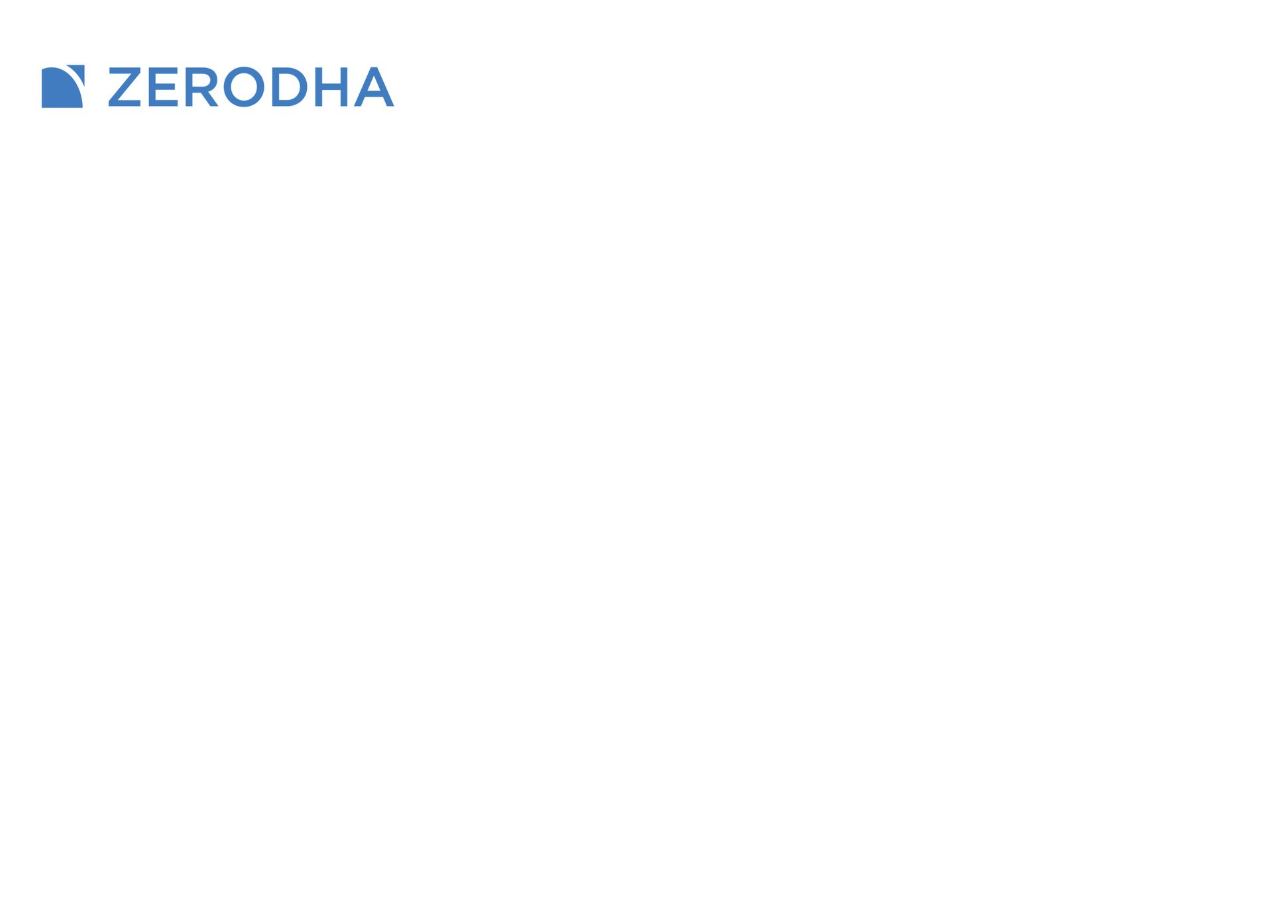
==== index.html @ 1d2479c8 "Initial Commit" ====
<!doctype html>
<html lang="en">
  <head>
    <meta charset="UTF-8" />
    <meta name="viewport" content="width=device-width, initial-scale=1.0" />
    <title>Document</title>
  </head>
  <body>
    <div class="header">
      <div class="header-left">
        <img src="logo.png" alt="zerodha logo" >
      </div>
      <div class="header-right">
        <a href="Sign Up"></a>
        <a href="About"></a>
        <a href="Product"></a>
        <a href="Pricing"></a>
        <a href="Contact"></a>
      </div>
    </div>
  </body>
</html>
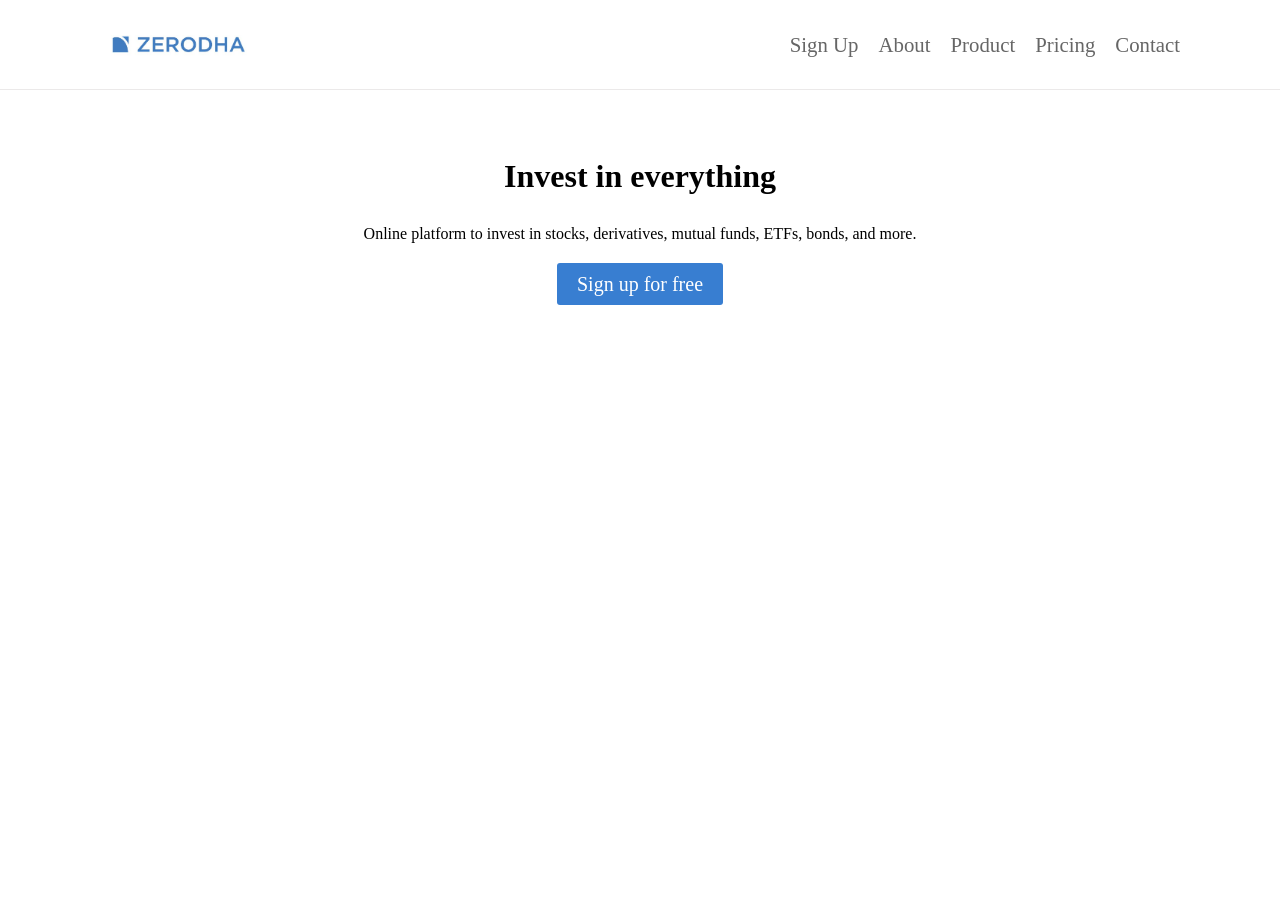
==== commit 9864980a: "hero section" ====
--- a/index.html
+++ b/index.html
@@ -4,19 +4,30 @@
     <meta charset="UTF-8" />
     <meta name="viewport" content="width=device-width, initial-scale=1.0" />
     <title>Document</title>
+    <link rel="stylesheet" href="style.css" />
   </head>
   <body>
     <div class="header">
       <div class="header-left">
-        <img src="logo.png" alt="zerodha logo" >
+        <img src="logo.png" alt="zerodha logo" />
       </div>
       <div class="header-right">
-        <a href="Sign Up"></a>
-        <a href="About"></a>
-        <a href="Product"></a>
-        <a href="Pricing"></a>
-        <a href="Contact"></a>
+        <a href="Sign Up">Sign Up</a>
+        <a href="About">About</a>
+        <a href="Product">Product</a>
+        <a href="Pricing">Pricing</a>
+        <a href="Contact">Contact</a>
       </div>
+  </div>
+      <div class="hero-section">
+        <img src="https://zerodha.com/static/images/landing.svg" alt="" />
+        <h1>Invest in everything</h1>
+        <p>
+          Online platform to invest in stocks, derivatives, mutual funds, ETFs,
+          bonds, and more.
+        </p>
+        <a href="">Sign up for free</a>
+    
     </div>
   </body>
 </html>
--- a/style.css
+++ b/style.css
@@ -0,0 +1,49 @@
+*{
+    padding: 0;
+    margin: 0;
+    box-sizing: border-box;
+}
+.header{
+display: flex;
+justify-content: space-between;
+padding: 0 100px;
+align-items: center;
+height: 90px;
+border-bottom: #ebe9e9 1px solid;
+}
+.header img{
+    width: 160px;
+}
+.header-right{
+    display: flex;
+    gap: 20px;
+}
+.header-right a{
+    text-decoration: none;
+     color: #666;
+    font-size: 1.3rem;
+    
+}
+.hero-section{
+    text-align: center;
+    margin-top: 50px;
+}
+.hero-section img{
+    width: 900px;
+}
+.hero-section h1{
+    margin-bottom: 30px;
+
+}
+.hero-section p{
+    margin-bottom: 30px;
+}
+.hero-section a{
+    background-color: #387ed1;
+    color: #fff;
+    padding:10px 20px;
+    border: 1px solid (0,0,0,0);
+    border-radius: 3px;
+    font-size: 20px;
+    text-decoration: none;
+}
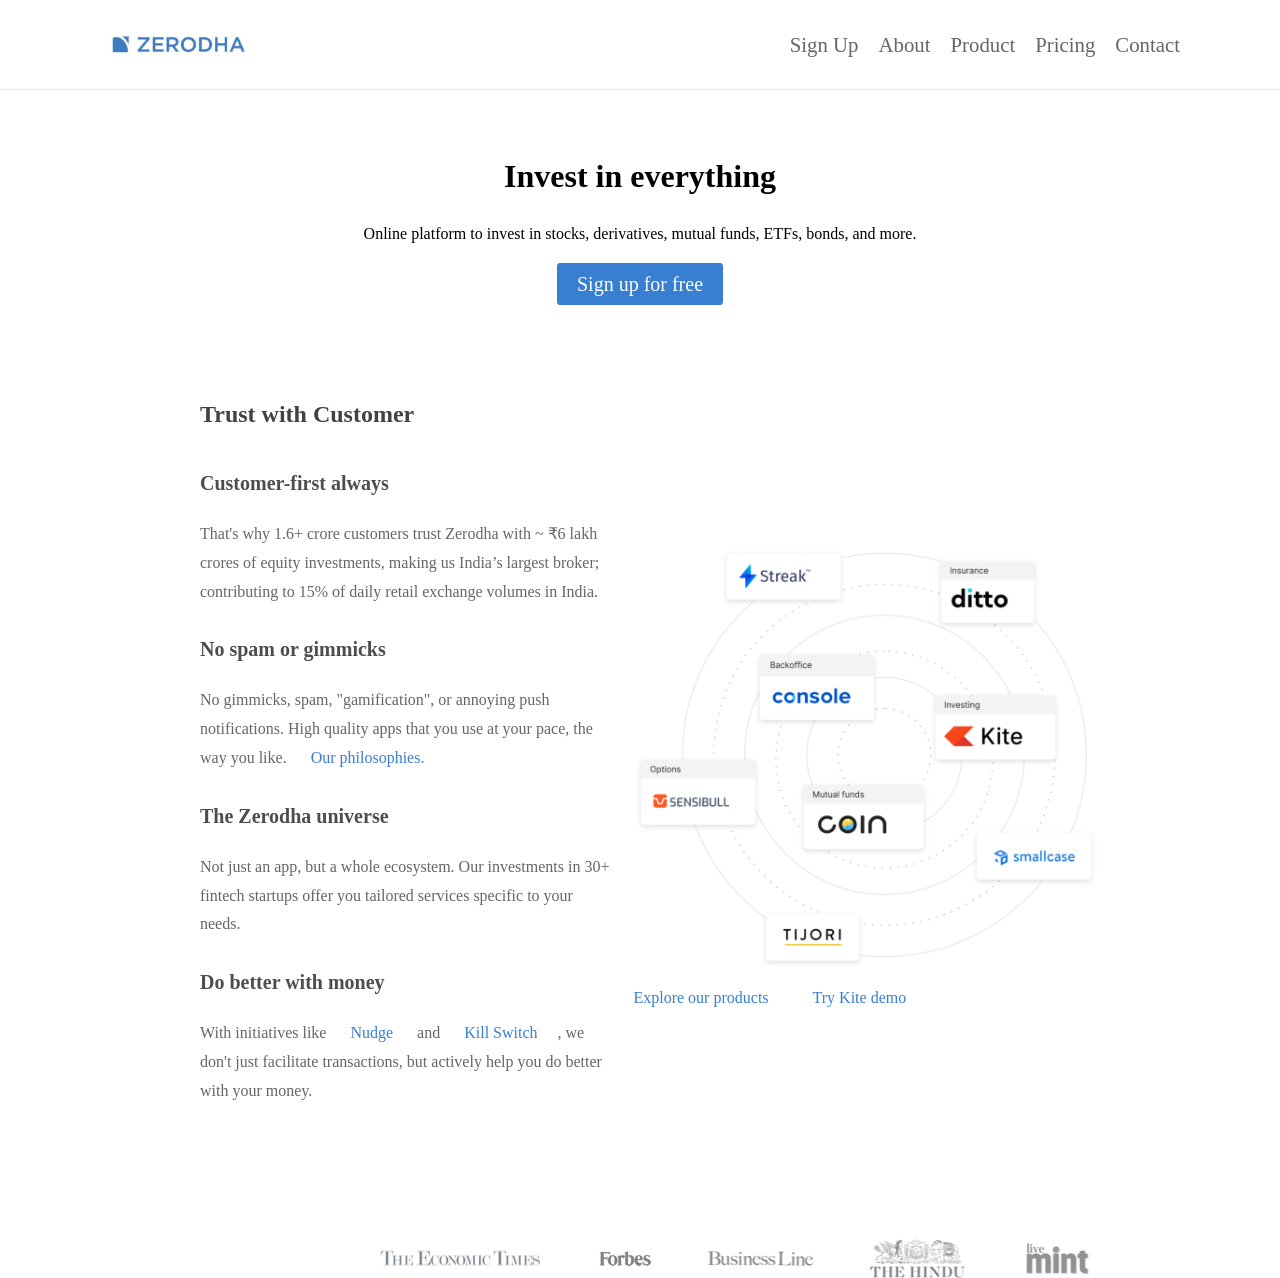
==== commit 4dde2ca5: "Trust Section and Middle Secton" ====
--- a/index.html
+++ b/index.html
@@ -7,6 +7,7 @@
     <link rel="stylesheet" href="style.css" />
   </head>
   <body>
+    <!-- Header Section Started -->
     <div class="header">
       <div class="header-left">
         <img src="logo.png" alt="zerodha logo" />
@@ -19,6 +20,8 @@
         <a href="Contact">Contact</a>
       </div>
   </div>
+    <!-- Header Section Ended -->
+     <!-- hero-section strated -->
       <div class="hero-section">
         <img src="https://zerodha.com/static/images/landing.svg" alt="" />
         <h1>Invest in everything</h1>
@@ -29,5 +32,31 @@
         <a href="">Sign up for free</a>
     
     </div>
+    <!-- hero-section ended -->
+    <!-- trust-section started -->
+    <div class="trust-sec">
+      <div class="trust-left">
+        <h2> Trust with Customer</h2>
+       <h3>Customer-first always</h3>
+       <p>That's why 1.6+ crore customers trust Zerodha with ~ ₹6 lakh crores of equity investments, making us India’s largest broker; contributing to 15% of daily retail exchange volumes in India.</p>
+       <h3>No spam or gimmicks</h3>
+       <p>No gimmicks, spam, "gamification", or annoying push notifications. High quality apps that you use at your pace, the way you like. <a href="">Our philosophies.</a></p>
+      <h3>The Zerodha universe</h3>
+      <p>Not just an app, but a whole ecosystem. Our investments in 30+ fintech startups offer you tailored services specific to your needs.</p>
+      <h3>Do better with money</h3>
+      <p>With initiatives like <a href="">Nudge</a> and <a href="">Kill Switch</a>, we don't just facilitate transactions, but actively help you do better with your money.</p>
+      </div>
+      <div class="trust-right">
+       <a href=""> <img src="ecosystem.png" alt="Zerodha ecosystem" /></a>
+       <a href="">Explore our products</a>
+       <a href="">Try Kite demo </a>
+      </div>
+    </div>
+    <!-- trust-section ended -->
+    <!-- middle-section started -->
+    <div class="middle-sec">
+<a href=""><img src="compnayimg.png" alt=""></a>
+    </div>
+    <!-- middle-section ended -->
   </body>
 </html>
--- a/style.css
+++ b/style.css
@@ -47,3 +47,52 @@
     font-size: 20px;
     text-decoration: none;
 }
+.trust-sec{
+   margin-top: 100px;
+    display: flex;
+    padding: 0 200px;
+align-items: center;
+   
+}
+.trust-right img{
+       max-width: 100%;
+    width: auto;
+}
+.trust-left h2{
+     color: #424242;
+   padding-bottom: 40px;
+   font-size: 1.5rem;
+    line-height: 1.5;
+}
+.trust-left h3{
+    color: #4e4d4d;
+    padding-bottom: 20px;
+     margin-bottom: 0;
+    font-size: 1.25rem;
+   
+}
+.trust-left p{
+    margin-top: 5px;
+    margin-bottom: 32px;
+    color: #666;
+    font-size: 1rem;
+    line-height: 1.8
+}
+.trust-left a{
+   
+    color: #387ed1;
+    padding:10px 20px;
+    text-decoration: none;
+}
+.trust-right a{
+    color: #387ed1;
+    padding:10px 20px;
+    text-decoration: none;
+}
+.middle-sec a{
+    margin-top: 100px;
+    display: flex;
+    padding: 0 380px;
+align-items: center;
+max-width: 100%;
+}
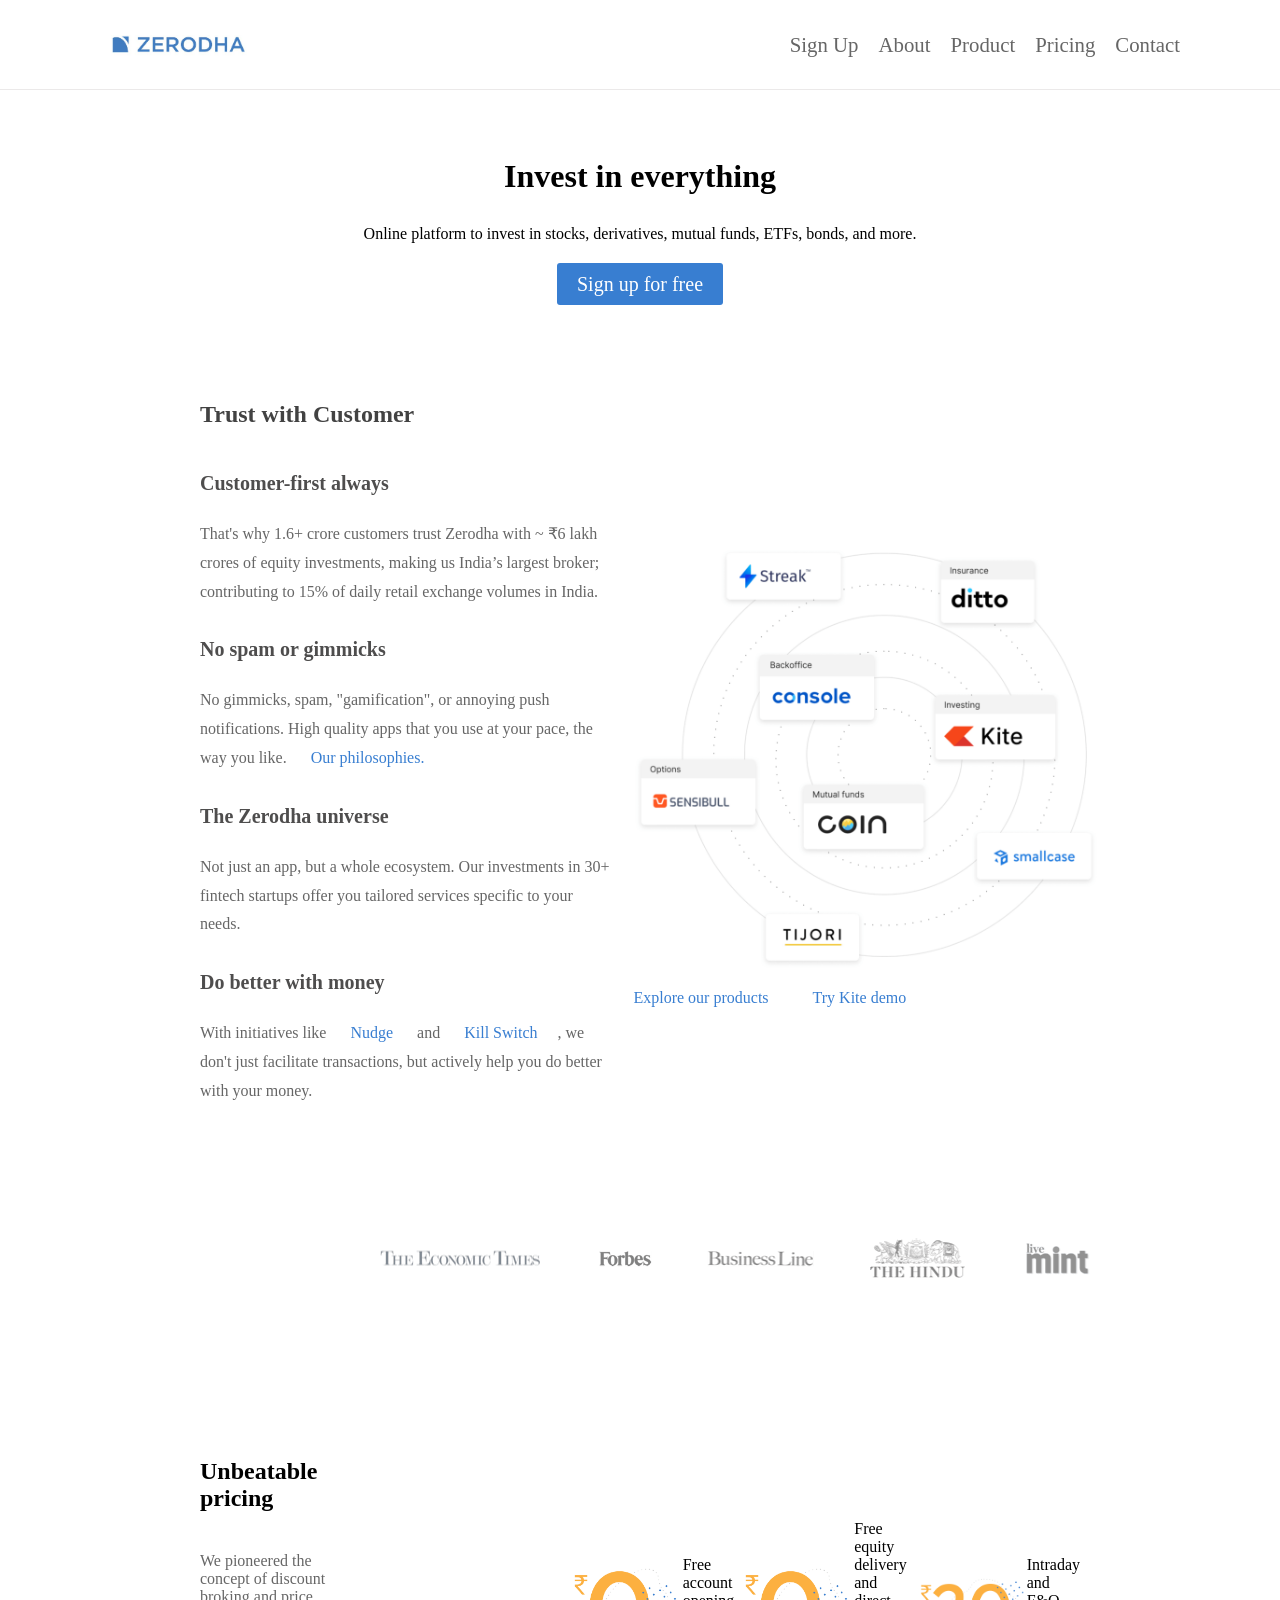
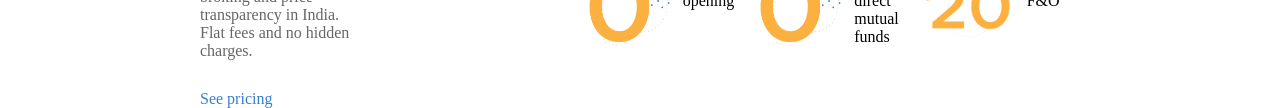
==== commit f1396c30: "pricing section" ====
--- a/index.html
+++ b/index.html
@@ -58,5 +58,28 @@
 <a href=""><img src="compnayimg.png" alt=""></a>
     </div>
     <!-- middle-section ended -->
+     <!-- pricing section started -->
+     <div class="pricing">
+      <div class="pricing-left">
+        <h2>
+          Unbeatable pricing
+        </h2>
+        <p>We pioneered the concept of discount broking and price transparency in India. Flat fees and no hidden charges.</p>
+        <a href="">See pricing </a>
+      </div>
+      <div class="pricing-right">
+        <img src="zero.png" alt="Zero " />
+        <p>Free account
+opening</p>
+        <img src="zero.png" alt="">
+        <p> Free equity delivery
+and direct mutual funds</p>
+        <img src="twenty.png" alt="">
+        <p> Intraday and
+F&O</p>
+      </div>
+     </div>
+      <!-- pricing section ended -->
+       
   </body>
 </html>
--- a/style.css
+++ b/style.css
@@ -1,98 +1,127 @@
-*{
-    padding: 0;
-    margin: 0;
-    box-sizing: border-box;
+* {
+  padding: 0;
+  margin: 0;
+  box-sizing: border-box;
 }
-.header{
-display: flex;
-justify-content: space-between;
-padding: 0 100px;
-align-items: center;
-height: 90px;
-border-bottom: #ebe9e9 1px solid;
+.header {
+  display: flex;
+  justify-content: space-between;
+  padding: 0 100px;
+  align-items: center;
+  height: 90px;
+  border-bottom: #ebe9e9 1px solid;
 }
-.header img{
-    width: 160px;
+.header img {
+  width: 160px;
 }
-.header-right{
-    display: flex;
-    gap: 20px;
+.header-right {
+  display: flex;
+  gap: 20px;
 }
-.header-right a{
-    text-decoration: none;
-     color: #666;
-    font-size: 1.3rem;
-    
+.header-right a {
+  text-decoration: none;
+  color: #666;
+  font-size: 1.3rem;
 }
-.hero-section{
-    text-align: center;
-    margin-top: 50px;
+.hero-section {
+  text-align: center;
+  margin-top: 50px;
 }
-.hero-section img{
-    width: 900px;
+.hero-section img {
+  width: 900px;
 }
-.hero-section h1{
-    margin-bottom: 30px;
+.hero-section h1 {
+  margin-bottom: 30px;
+}
+.hero-section p {
+  margin-bottom: 30px;
+}
+.hero-section a {
+  background-color: #387ed1;
+  color: #fff;
+  padding: 10px 20px;
+  border: 1px solid (0, 0, 0, 0);
+  border-radius: 3px;
+  font-size: 20px;
+  text-decoration: none;
+}
+.trust-sec {
+  margin-top: 100px;
+  display: flex;
+  padding: 0 200px;
+  align-items: center;
+}
+.trust-right img {
+  max-width: 100%;
+  width: auto;
+}
+.trust-left h2 {
+  color: #424242;
+  padding-bottom: 40px;
+  font-size: 1.5rem;
+  line-height: 1.5;
+}
+.trust-left h3 {
+  color: #4e4d4d;
+  padding-bottom: 20px;
+  margin-bottom: 0;
+  font-size: 1.25rem;
+}
+.trust-left p {
+  margin-top: 5px;
+  margin-bottom: 32px;
+  color: #666;
+  font-size: 1rem;
+  line-height: 1.8;
+}
+.trust-left a {
+  color: #387ed1;
+  padding: 10px 20px;
+  text-decoration: none;
+}
+.trust-right a {
+  color: #387ed1;
+  padding: 10px 20px;
+  text-decoration: none;
+}
+.middle-sec a {
+  margin-top: 100px;
+  display: flex;
+  padding: 0 380px;
+  align-items: center;
+  max-width: 100%;
+}
+.pricing {
+  margin-top: 100px;
+  display: flex;
+  padding: 0 100px;
+}
+.pricing-left h2 {
+  margin-top: 80px;
+  margin-bottom: 40px;
+  display: flex;
+  padding: 0 100px;
+}
+.pricing-left p {
+  color: #666;
+  padding: 0 100px;
 
+  margin-bottom: 30px;
 }
-.hero-section p{
-    margin-bottom: 30px;
+.pricing-left a {
+  color: #387ed1;
+  padding: 0 100px;
+
+  text-decoration: none;
 }
-.hero-section a{
-    background-color: #387ed1;
-    color: #fff;
-    padding:10px 20px;
-    border: 1px solid (0,0,0,0);
-    border-radius: 3px;
-    font-size: 20px;
-    text-decoration: none;
+.pricing-right {
+  margin-top: 80px;
+  display: flex;
+  padding: 0 100px;
+  align-items: center;
 }
-.trust-sec{
-   margin-top: 100px;
-    display: flex;
-    padding: 0 200px;
-align-items: center;
-   
+.pricing-right img {
+  width: 120px;
+  position: relative;
+  top: 22px;
 }
-.trust-right img{
-       max-width: 100%;
-    width: auto;
-}
-.trust-left h2{
-     color: #424242;
-   padding-bottom: 40px;
-   font-size: 1.5rem;
-    line-height: 1.5;
-}
-.trust-left h3{
-    color: #4e4d4d;
-    padding-bottom: 20px;
-     margin-bottom: 0;
-    font-size: 1.25rem;
-   
-}
-.trust-left p{
-    margin-top: 5px;
-    margin-bottom: 32px;
-    color: #666;
-    font-size: 1rem;
-    line-height: 1.8
-}
-.trust-left a{
-   
-    color: #387ed1;
-    padding:10px 20px;
-    text-decoration: none;
-}
-.trust-right a{
-    color: #387ed1;
-    padding:10px 20px;
-    text-decoration: none;
-}
-.middle-sec a{
-    margin-top: 100px;
-    display: flex;
-    padding: 0 380px;
-align-items: center;
-max-width: 100%;
-}
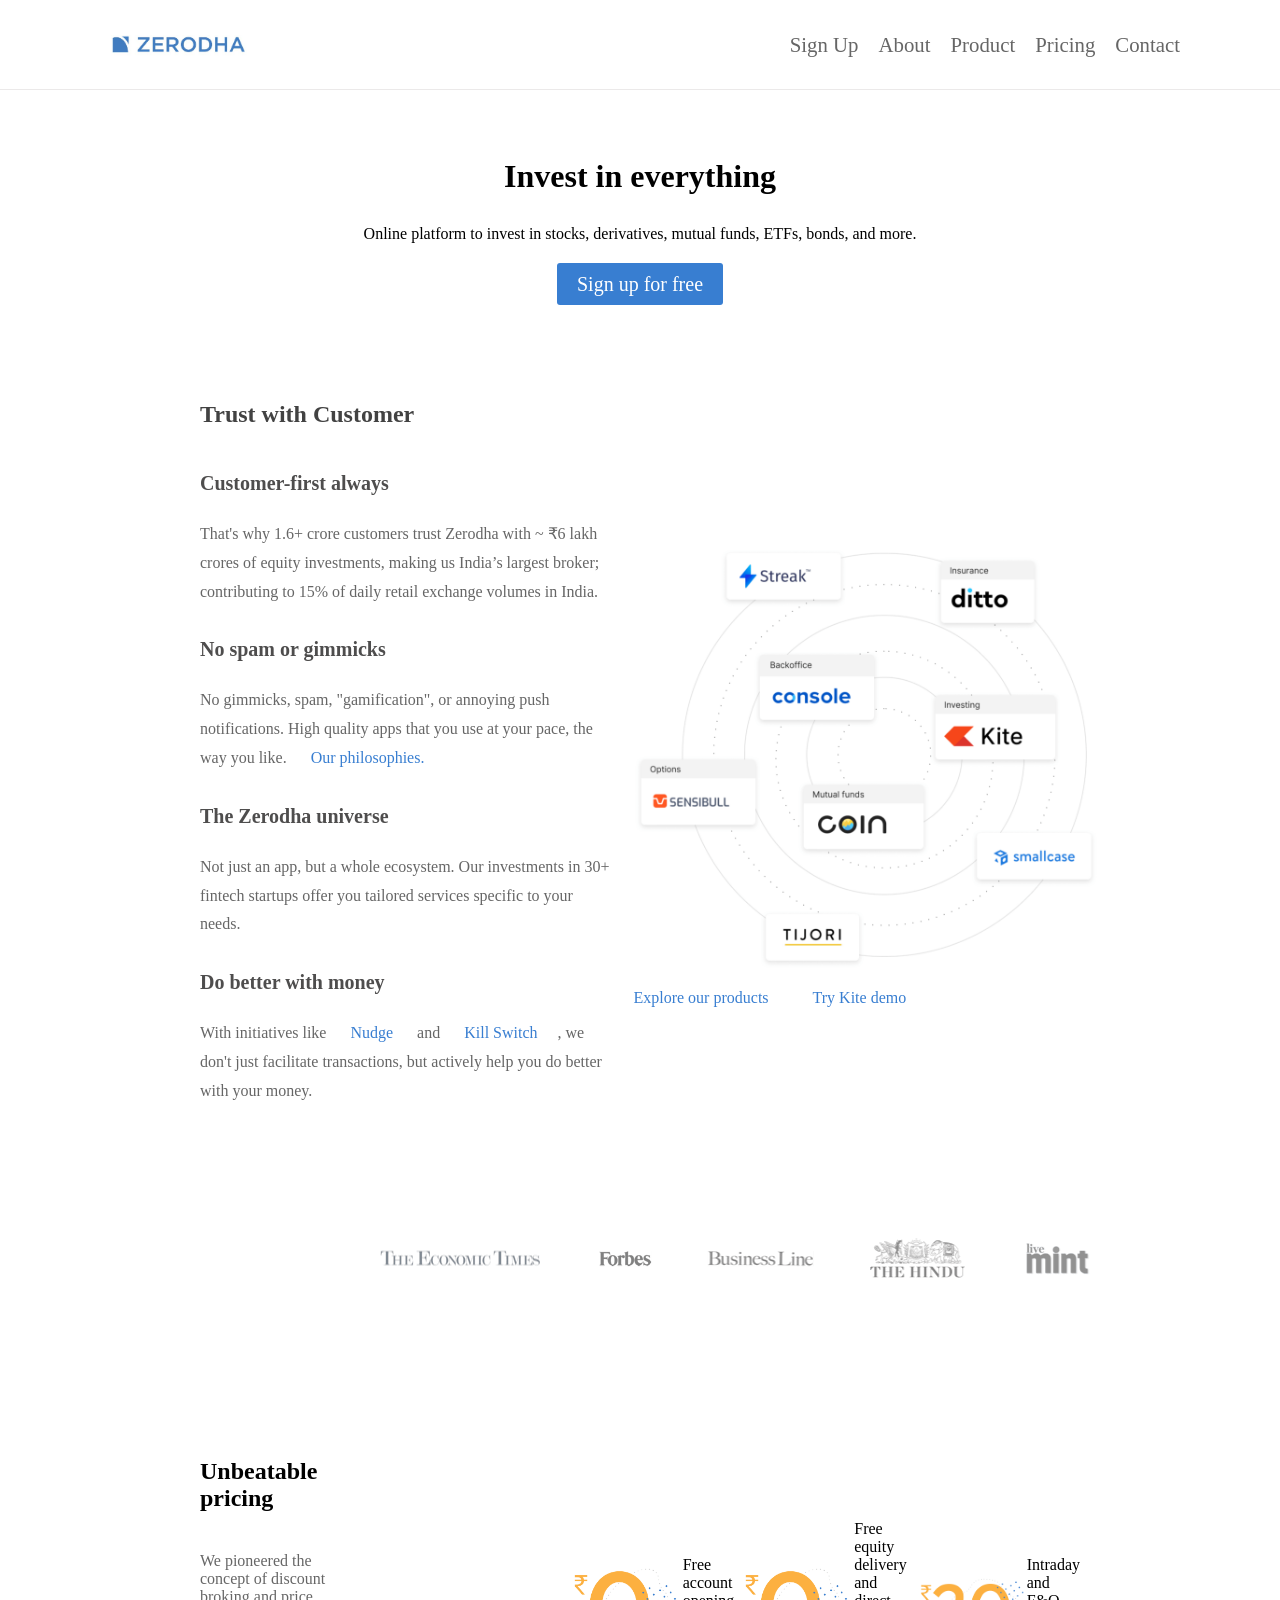
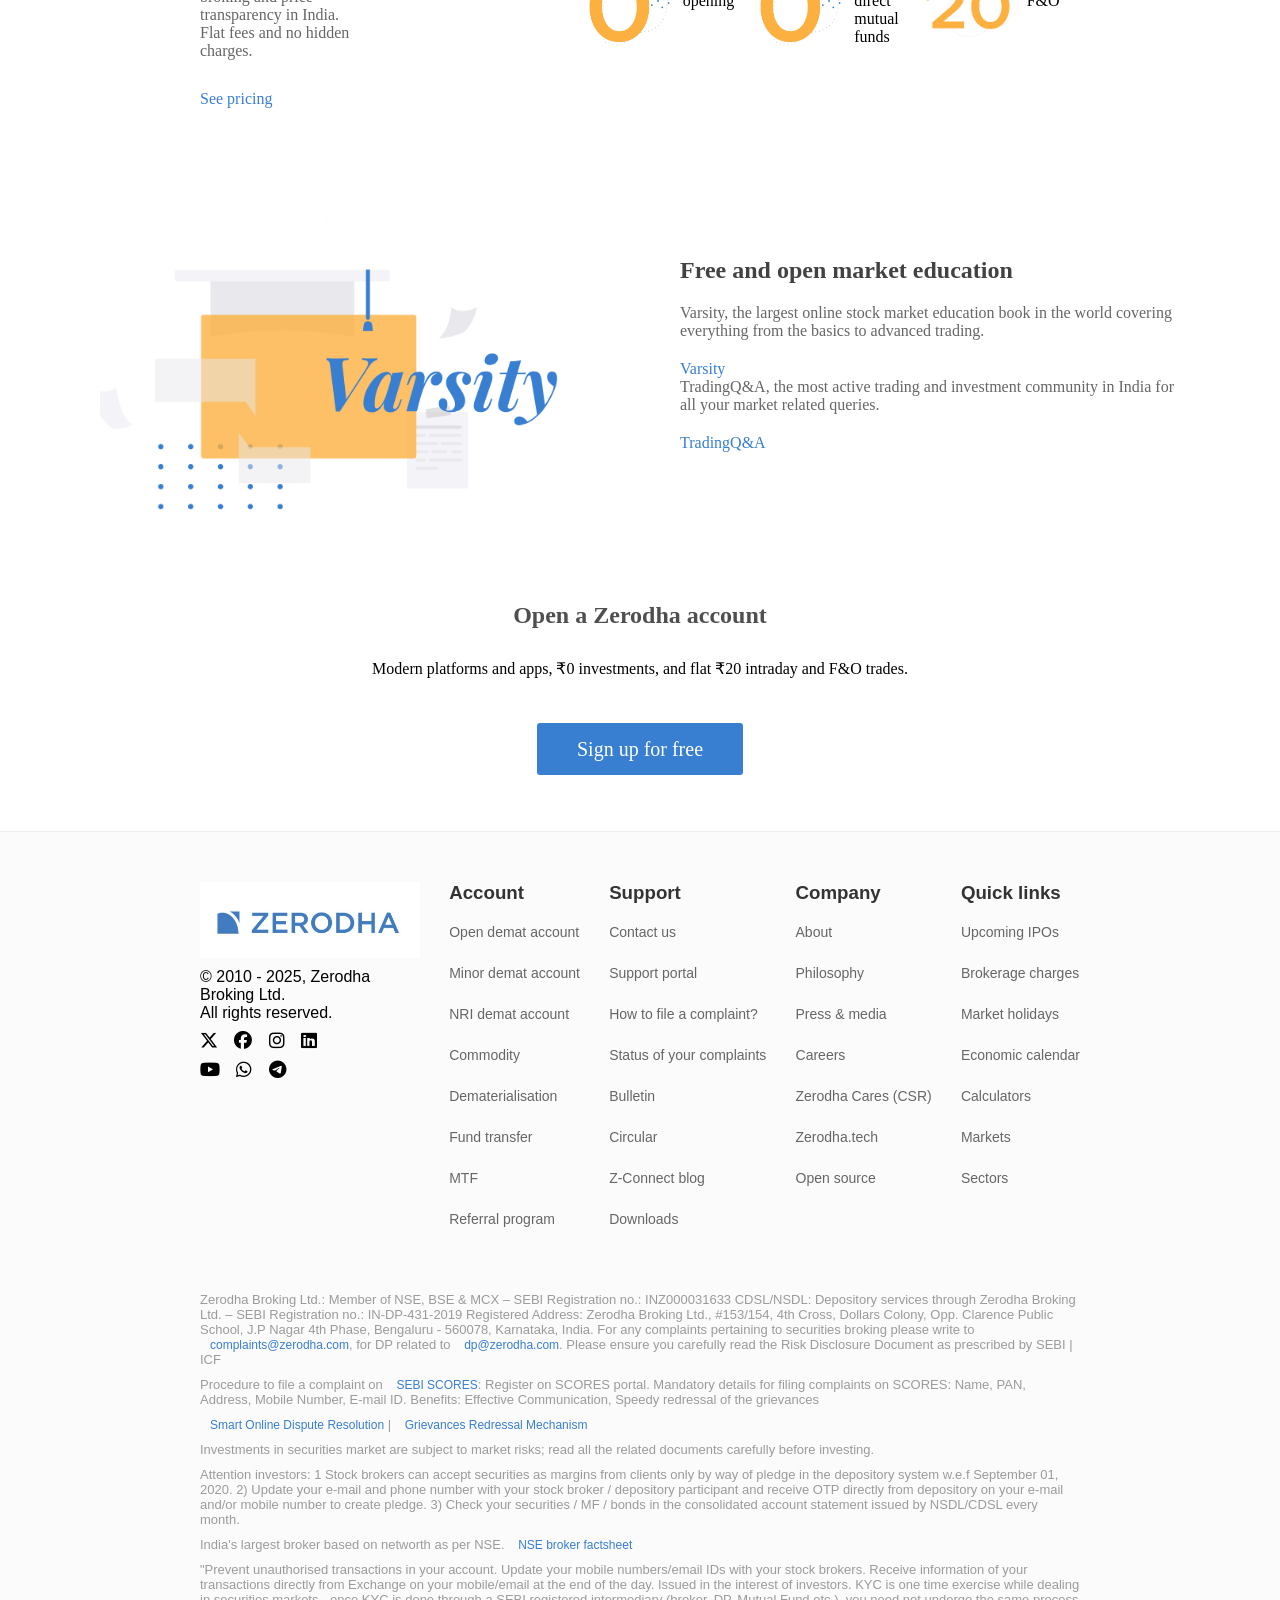
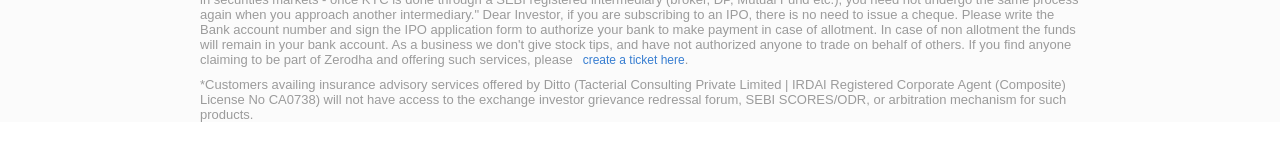
==== commit 7829aa8f: "finial zerodha website" ====
--- a/index.html
+++ b/index.html
@@ -5,6 +5,10 @@
     <meta name="viewport" content="width=device-width, initial-scale=1.0" />
     <title>Document</title>
     <link rel="stylesheet" href="style.css" />
+    <link
+      rel="stylesheet"
+      href="https://cdnjs.cloudflare.com/ajax/libs/font-awesome/6.5.0/css/all.min.css"
+    />
   </head>
   <body>
     <!-- Header Section Started -->
@@ -19,67 +23,247 @@
         <a href="Pricing">Pricing</a>
         <a href="Contact">Contact</a>
       </div>
-  </div>
+    </div>
     <!-- Header Section Ended -->
-     <!-- hero-section strated -->
-      <div class="hero-section">
-        <img src="https://zerodha.com/static/images/landing.svg" alt="" />
-        <h1>Invest in everything</h1>
-        <p>
-          Online platform to invest in stocks, derivatives, mutual funds, ETFs,
-          bonds, and more.
-        </p>
-        <a href="">Sign up for free</a>
-    
+    <!-- hero-section strated -->
+    <div class="hero-section">
+      <img src="https://zerodha.com/static/images/landing.svg" alt="" />
+      <h1>Invest in everything</h1>
+      <p>
+        Online platform to invest in stocks, derivatives, mutual funds, ETFs,
+        bonds, and more.
+      </p>
+      <a href="">Sign up for free</a>
     </div>
     <!-- hero-section ended -->
     <!-- trust-section started -->
     <div class="trust-sec">
       <div class="trust-left">
-        <h2> Trust with Customer</h2>
-       <h3>Customer-first always</h3>
-       <p>That's why 1.6+ crore customers trust Zerodha with ~ ₹6 lakh crores of equity investments, making us India’s largest broker; contributing to 15% of daily retail exchange volumes in India.</p>
-       <h3>No spam or gimmicks</h3>
-       <p>No gimmicks, spam, "gamification", or annoying push notifications. High quality apps that you use at your pace, the way you like. <a href="">Our philosophies.</a></p>
-      <h3>The Zerodha universe</h3>
-      <p>Not just an app, but a whole ecosystem. Our investments in 30+ fintech startups offer you tailored services specific to your needs.</p>
-      <h3>Do better with money</h3>
-      <p>With initiatives like <a href="">Nudge</a> and <a href="">Kill Switch</a>, we don't just facilitate transactions, but actively help you do better with your money.</p>
+        <h2>Trust with Customer</h2>
+        <h3>Customer-first always</h3>
+        <p>
+          That's why 1.6+ crore customers trust Zerodha with ~ ₹6 lakh crores of
+          equity investments, making us India’s largest broker; contributing to
+          15% of daily retail exchange volumes in India.
+        </p>
+        <h3>No spam or gimmicks</h3>
+        <p>
+          No gimmicks, spam, "gamification", or annoying push notifications.
+          High quality apps that you use at your pace, the way you like.
+          <a href="">Our philosophies.</a>
+        </p>
+        <h3>The Zerodha universe</h3>
+        <p>
+          Not just an app, but a whole ecosystem. Our investments in 30+ fintech
+          startups offer you tailored services specific to your needs.
+        </p>
+        <h3>Do better with money</h3>
+        <p>
+          With initiatives like <a href="">Nudge</a> and
+          <a href="">Kill Switch</a>, we don't just facilitate transactions, but
+          actively help you do better with your money.
+        </p>
       </div>
       <div class="trust-right">
-       <a href=""> <img src="ecosystem.png" alt="Zerodha ecosystem" /></a>
-       <a href="">Explore our products</a>
-       <a href="">Try Kite demo </a>
+        <a href=""> <img src="ecosystem.png" alt="Zerodha ecosystem" /></a>
+        <a href="">Explore our products</a>
+        <a href="">Try Kite demo </a>
       </div>
     </div>
     <!-- trust-section ended -->
     <!-- middle-section started -->
     <div class="middle-sec">
-<a href=""><img src="compnayimg.png" alt=""></a>
+      <a href=""><img src="compnayimg.png" alt="" /></a>
     </div>
     <!-- middle-section ended -->
-     <!-- pricing section started -->
-     <div class="pricing">
+    <!-- pricing section started -->
+    <div class="pricing">
       <div class="pricing-left">
-        <h2>
-          Unbeatable pricing
-        </h2>
-        <p>We pioneered the concept of discount broking and price transparency in India. Flat fees and no hidden charges.</p>
+        <h2>Unbeatable pricing</h2>
+        <p>
+          We pioneered the concept of discount broking and price transparency in
+          India. Flat fees and no hidden charges.
+        </p>
         <a href="">See pricing </a>
       </div>
       <div class="pricing-right">
         <img src="zero.png" alt="Zero " />
-        <p>Free account
-opening</p>
-        <img src="zero.png" alt="">
-        <p> Free equity delivery
-and direct mutual funds</p>
-        <img src="twenty.png" alt="">
-        <p> Intraday and
-F&O</p>
-      </div>
-     </div>
-      <!-- pricing section ended -->
-       
+        <p>Free account opening</p>
+        <img src="zero.png" alt="" />
+        <p>Free equity delivery and direct mutual funds</p>
+        <img src="twenty.png" alt="" />
+        <p>Intraday and F&O</p>
+      </div>
+    </div>
+    <!-- pricing section ended -->
+    <div class="vercity">
+      <div class="v-left"><img src="varsity.png" alt="" /></div>
+      <div class="v-right">
+        <h2>Free and open market education</h2>
+        <p>
+          Varsity, the largest online stock market education book in the world
+          covering everything from the basics to advanced trading.
+        </p>
+        <a href="">Varsity </a>
+        <p>
+          TradingQ&A, the most active trading and investment community in India
+          for all your market related queries.
+        </p>
+        <a href="">TradingQ&A </a>
+      </div>
+    </div>
+    <div class="open-account">
+      <h2>Open a Zerodha account</h2>
+      <p>
+        Modern platforms and apps, ₹0 investments, and flat ₹20 intraday and F&O
+        trades.
+      </p>
+      <a href="">Sign up for free</a>
+    </div>
+    <div class="footer">
+      <div class="footer-container">
+        <!-- Left Section -->
+        <div class="footer-col brand">
+          <img src="logo.png" alt="" />
+          <p>
+            © 2010 - 2025, Zerodha Broking Ltd.<br />
+            All rights reserved.
+          </p>
+
+         <div class="social-icons">
+
+    <div class="icon-row">
+        <i class="fa-brands fa-x-twitter"></i>
+        <i class="fa-brands fa-facebook"></i>
+        <i class="fa-brands fa-instagram"></i>
+        <i class="fa-brands fa-linkedin"></i>
+    </div>
+
+    <div class="icon-row">
+        <i class="fa-brands fa-youtube"></i>
+        <i class="fa-brands fa-whatsapp"></i>
+        <i class="fa-brands fa-telegram"></i>
+    </div>
+
+</div>
+
+        </div>
+
+        <!-- Account -->
+        <div class="footer-col">
+          <h3>Account</h3>
+          <a href="#">Open demat account</a>
+          <a href="#">Minor demat account</a>
+          <a href="#">NRI demat account</a>
+          <a href="#">Commodity</a>
+          <a href="#">Dematerialisation</a>
+          <a href="#">Fund transfer</a>
+          <a href="#">MTF</a>
+          <a href="#">Referral program</a>
+        </div>
+
+        <!-- Support -->
+        <div class="footer-col">
+          <h3>Support</h3>
+          <a href="#">Contact us</a>
+          <a href="#">Support portal</a>
+          <a href="#">How to file a complaint?</a>
+          <a href="#">Status of your complaints</a>
+          <a href="#">Bulletin</a>
+          <a href="#">Circular</a>
+          <a href="#">Z-Connect blog</a>
+          <a href="#">Downloads</a>
+        </div>
+
+        <!-- Company -->
+        <div class="footer-col">
+          <h3>Company</h3>
+          <a href="#">About</a>
+          <a href="#">Philosophy</a>
+          <a href="#">Press & media</a>
+          <a href="#">Careers</a>
+          <a href="#">Zerodha Cares (CSR)</a>
+          <a href="#">Zerodha.tech</a>
+          <a href="#">Open source</a>
+        </div>
+
+        <!-- Quick Links -->
+        <div class="footer-col">
+          <h3>Quick links</h3>
+          <a href="#">Upcoming IPOs</a>
+          <a href="#">Brokerage charges</a>
+          <a href="#">Market holidays</a>
+          <a href="#">Economic calendar</a>
+          <a href="#">Calculators</a>
+          <a href="#">Markets</a>
+          <a href="#">Sectors</a>
+        </div>
+      </div>
+      <div class="textsec">
+        <p>
+			Zerodha Broking Ltd.: Member of NSE, BSE​ &amp;​ MCX – SEBI
+			Registration no.: INZ000031633 CDSL/NSDL: Depository services through Zerodha Broking Ltd. – SEBI Registration no.: IN-DP-431-2019
+			Registered Address: Zerodha
+			Broking Ltd., #153/154, 4th Cross, Dollars Colony, Opp. Clarence Public
+			School, J.P Nagar 4th Phase, Bengaluru - 560078, Karnataka, India. For
+			any complaints pertaining to securities broking please write to
+			<a href="mailto:complaints@zerodha.com">complaints@zerodha.com</a>, for
+			DP related to <a href="mailto:dp@zerodha.com">dp@zerodha.com</a>. Please
+			ensure you carefully read the Risk Disclosure Document as prescribed by
+			SEBI | ICF
+			</p>
+      <p>
+        
+			Procedure to file a complaint on <a rel="nofollow" href="https://scores.sebi.gov.in/" target="_blank">SEBI SCORES</a>:
+			Register on SCORES portal. Mandatory details for filing complaints on SCORES: Name, PAN, Address, Mobile Number,
+			E-mail ID.
+			Benefits: Effective Communication, Speedy redressal of the grievances
+      </p>
+
+      <p>
+        <a rel="nofollow" href="https://smartodr.in/" target="_blank">Smart Online Dispute Resolution</a>  | <a href="https://zerodha-common.s3.ap-south-1.amazonaws.com/Downloads-and-resources/Smart%20ODR%20info.pdf" target="_blank">Grievances Redressal Mechanism</a>
+      </p>
+      <p>
+        
+			Investments in securities market are subject to market risks; read all the related documents carefully before investing.
+			
+      </p>
+      <p>
+        
+			Attention investors: 1 Stock brokers can accept securities as margins from clients only by way of pledge in the depository system w.e.f September 01, 2020. 2) Update your e-mail and phone number with your stock broker / depository participant and receive OTP directly from depository on your e-mail and/or mobile number to create pledge. 3) Check your securities / MF / bonds in the consolidated account statement issued by NSDL/CDSL every month.
+			
+      </p>
+<p>
+  
+				India's largest broker based on networth as per NSE. <a rel="nofollow" href="https://enit.nseindia.com/MemDirWeb/brokerDetailPage_Beta?memID=2516&amp;h_MemType=members&amp;memName=ZERODHA%20BROKING%20LIMITED" target="_blank">NSE broker factsheet</a>
+</p>
+<p>
+  
+			"Prevent unauthorised transactions in your account. Update your mobile
+			numbers/email IDs with your stock brokers. Receive information of your
+			transactions directly from Exchange on your mobile/email at the end of
+			the day. Issued in the interest of investors. KYC is one time exercise
+			while dealing in securities markets - once KYC is done through a SEBI
+			registered intermediary (broker, DP, Mutual Fund etc.), you need not
+			undergo the same process again when you approach another intermediary."
+			Dear Investor, if you are subscribing to an IPO, there is no need to
+			issue a cheque. Please write the Bank account number and sign the IPO
+			application form to authorize your bank to make payment in case of
+			allotment. In case of non allotment the funds will remain in your bank
+			account. As a business we don't give stock tips, and have not authorized
+			anyone to trade on behalf of others. If you find anyone claiming to be
+			part of Zerodha and offering such services, please<a href="https://support.zerodha.com/category/your-zerodha-account/your-profile/ticket-creation/articles/how-do-i-place-a-complaint-at-zerodha">create
+				a ticket here</a>.		
+</p>
+<p>
+  
+				*Customers availing insurance advisory services offered by Ditto
+				(Tacterial Consulting Private Limited | IRDAI Registered Corporate Agent (Composite) License No CA0738) 
+				will not have access to the exchange investor grievance redressal forum,
+				SEBI SCORES/ODR, or arbitration mechanism for such products.
+			
+</p>
+      </div>
+    </div>
   </body>
 </html>
--- a/style.css
+++ b/style.css
@@ -125,3 +125,133 @@
   position: relative;
   top: 22px;
 }
+.vercity {
+  margin-top: 50px;
+  display: flex;
+  padding: 0 100px;
+  align-items: center;
+}
+.v-left img {
+  margin-top: 60px;
+  width: 500px;
+}
+.v-right {
+  margin-left: 80px;
+}
+.v-right h2 {
+  font-size: 1.5rem;
+  color: #424242;
+  padding-bottom: 20px;
+}
+.v-right p {
+  color: #666;
+  padding-bottom: 20px;
+}
+.v-right a {
+  color: #387ed1;
+  text-decoration: none;
+  padding-bottom: 40px;
+  padding-top: 10px;
+}
+
+.open-account {
+  text-align: center;
+  margin-top: 50px;
+}
+.open-account h2 {
+  margin-bottom: 30px;
+  color: #504e4e;
+}
+.open-account p {
+  margin-bottom: 30px;
+  padding-bottom: 30px;
+}
+.open-account a {
+  background-color: #387ed1;
+  color: #fff;
+  padding: 15px 40px;
+  border: 1px solid (0, 0, 0, 0);
+  border-radius: 3px;
+  font-size: 20px;
+  text-decoration: none;
+}
+
+.footer {
+  margin-top: 70px;
+  background-color: #fbfbfb;
+  padding: 0 200px;
+  border-top: 1px solid #eee;
+  display: block;
+  unicode-bidi: isolate;
+  font-family: Arial, sans-serif;
+}
+
+.footer-container{
+    display: flex;
+    justify-content: space-between;
+    flex-wrap: wrap;
+}
+
+.footer-col{
+  margin-top:50px;
+    display: flex;
+    flex-direction: column;
+    gap: 10px;
+}
+
+.footer-col h3{
+    margin-bottom: 10px;
+    color: #333;
+}
+
+.footer-col a{
+    text-decoration: none;
+    color: #666;
+    font-size: 14px;
+    margin-bottom: 15px;
+}
+
+.footer-col a:hover{
+    color: #387ed1;
+}
+
+.brand{
+    max-width: 220px;
+}
+
+.logo{
+    color: #387ed1;
+    margin-bottom: 10px;
+}
+
+.social-icons{
+    display: flex;
+    flex-direction: column;
+    gap: 10px;   /* space between two rows */
+}
+
+.icon-row i{
+    margin-right: 12px;
+    font-size: 18px;
+    cursor: pointer;
+}
+.textsec{
+    margin-top: 50px;
+    margin-bottom: 30px;
+}
+.textsec p{
+    display: block;
+    font-size: 13px;
+        color: #9b9b9b;
+    margin-top: 10px;
+}
+.textsec a{
+    text-decoration: none;
+    color: #387ed1;
+    font-size: 12px;
+    margin-left: 10px;
+}
+
+
+
+
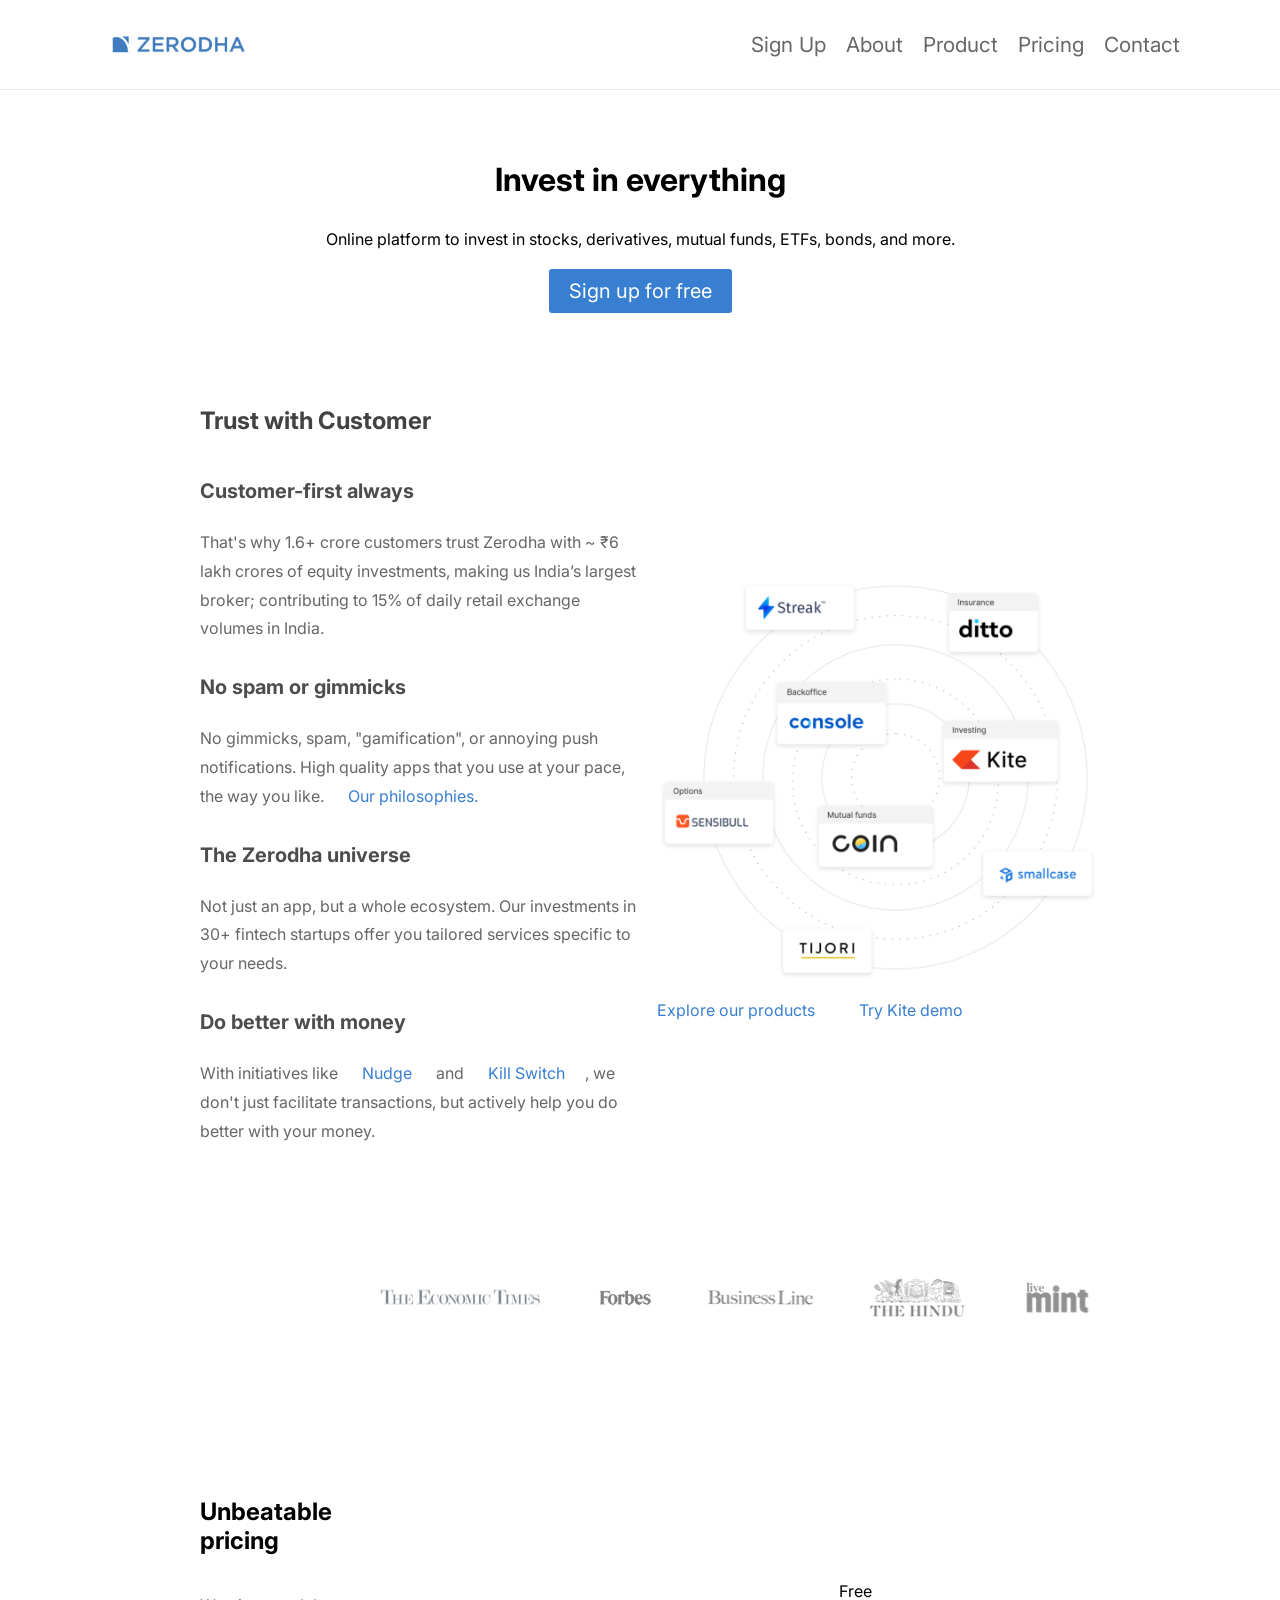
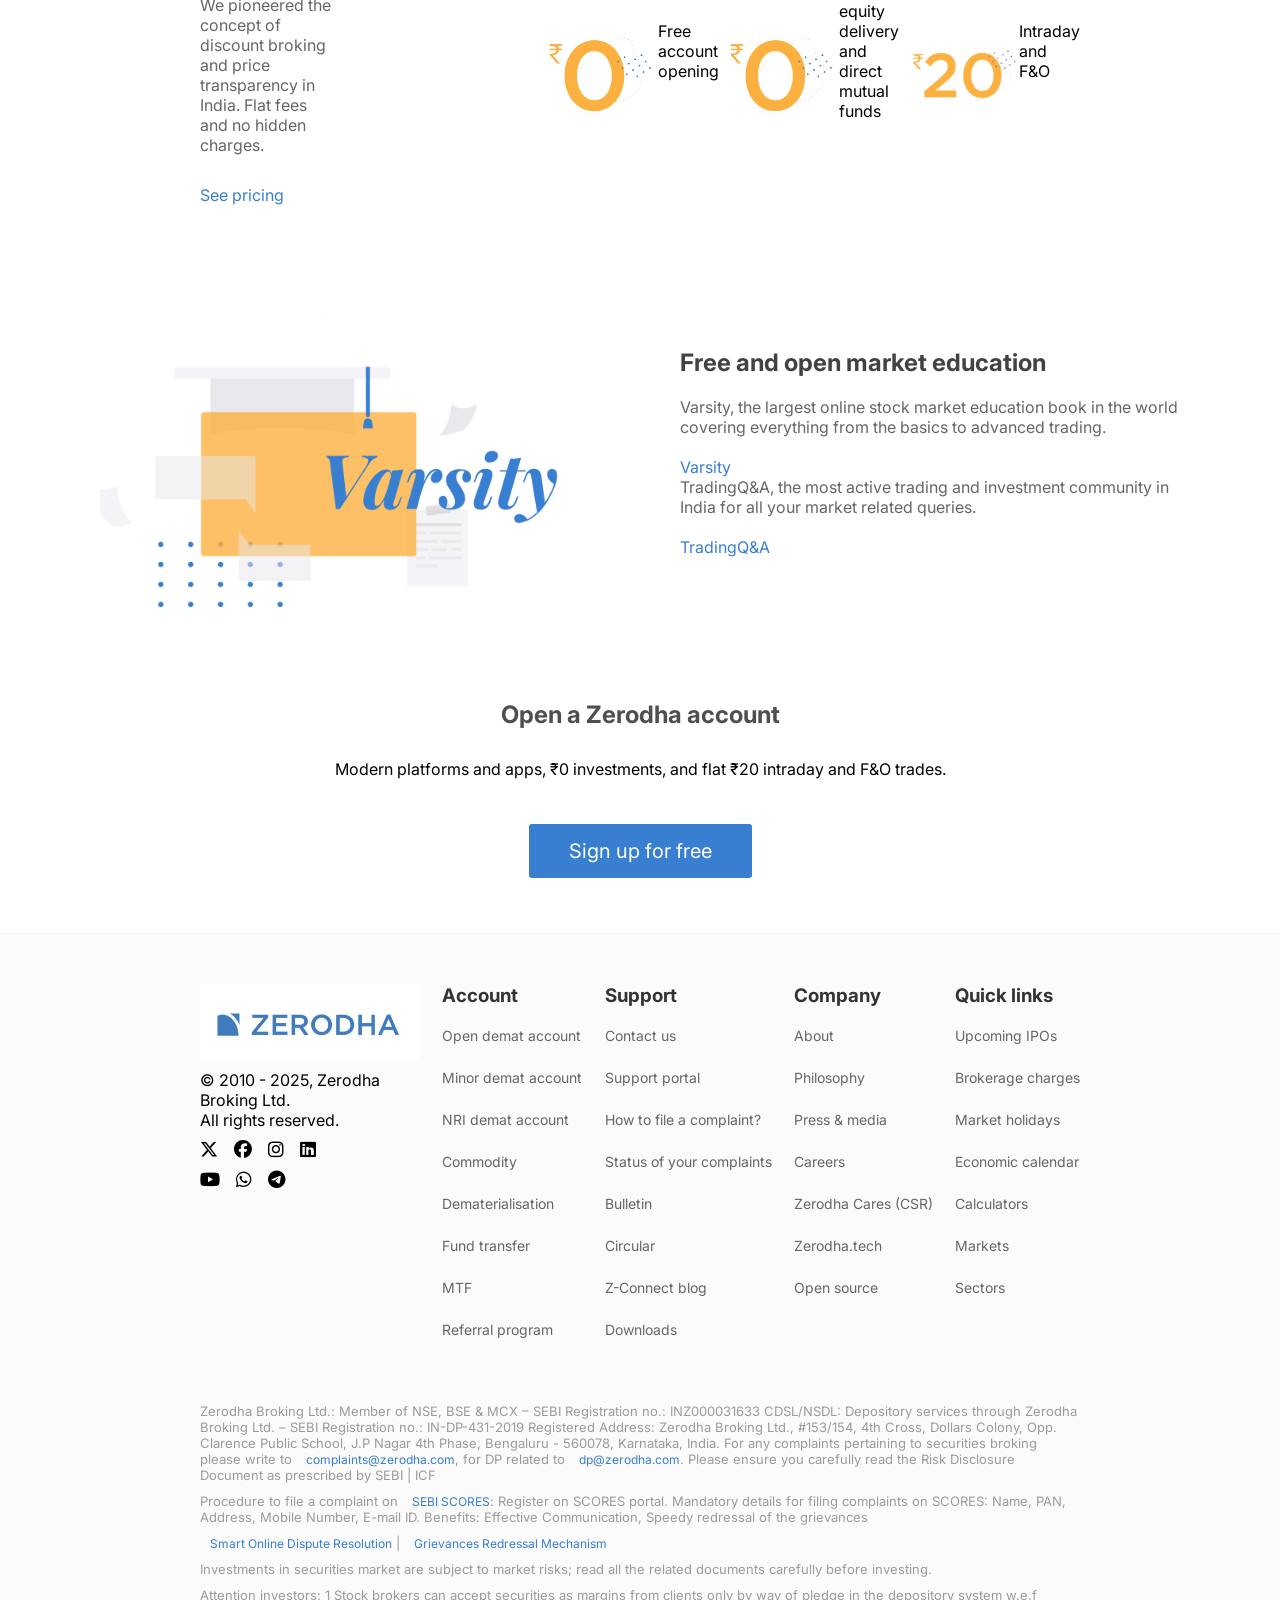
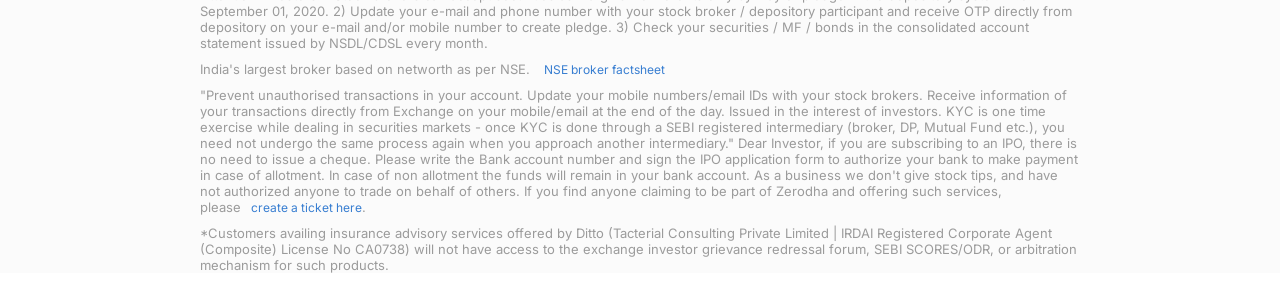
==== commit b39ebe5c: "changes in font" ====
--- a/index.html
+++ b/index.html
@@ -9,6 +9,12 @@
       rel="stylesheet"
       href="https://cdnjs.cloudflare.com/ajax/libs/font-awesome/6.5.0/css/all.min.css"
     />
+    <link rel="preconnect" href="https://fonts.googleapis.com" />
+    <link rel="preconnect" href="https://fonts.gstatic.com" crossorigin />
+    <link
+      href="https://fonts.googleapis.com/css2?family=Inter:wght@300;400;500;600;700&display=swap"
+      rel="stylesheet"
+    />
   </head>
   <body>
     <!-- Header Section Started -->
@@ -130,23 +136,20 @@
             All rights reserved.
           </p>
 
-         <div class="social-icons">
-
-    <div class="icon-row">
-        <i class="fa-brands fa-x-twitter"></i>
-        <i class="fa-brands fa-facebook"></i>
-        <i class="fa-brands fa-instagram"></i>
-        <i class="fa-brands fa-linkedin"></i>
-    </div>
-
-    <div class="icon-row">
-        <i class="fa-brands fa-youtube"></i>
-        <i class="fa-brands fa-whatsapp"></i>
-        <i class="fa-brands fa-telegram"></i>
-    </div>
-
-</div>
-
+          <div class="social-icons">
+            <div class="icon-row">
+              <i class="fa-brands fa-x-twitter"></i>
+              <i class="fa-brands fa-facebook"></i>
+              <i class="fa-brands fa-instagram"></i>
+              <i class="fa-brands fa-linkedin"></i>
+            </div>
+
+            <div class="icon-row">
+              <i class="fa-brands fa-youtube"></i>
+              <i class="fa-brands fa-whatsapp"></i>
+              <i class="fa-brands fa-telegram"></i>
+            </div>
+          </div>
         </div>
 
         <!-- Account -->
@@ -201,68 +204,86 @@
       </div>
       <div class="textsec">
         <p>
-			Zerodha Broking Ltd.: Member of NSE, BSE​ &amp;​ MCX – SEBI
-			Registration no.: INZ000031633 CDSL/NSDL: Depository services through Zerodha Broking Ltd. – SEBI Registration no.: IN-DP-431-2019
-			Registered Address: Zerodha
-			Broking Ltd., #153/154, 4th Cross, Dollars Colony, Opp. Clarence Public
-			School, J.P Nagar 4th Phase, Bengaluru - 560078, Karnataka, India. For
-			any complaints pertaining to securities broking please write to
-			<a href="mailto:complaints@zerodha.com">complaints@zerodha.com</a>, for
-			DP related to <a href="mailto:dp@zerodha.com">dp@zerodha.com</a>. Please
-			ensure you carefully read the Risk Disclosure Document as prescribed by
-			SEBI | ICF
-			</p>
-      <p>
-        
-			Procedure to file a complaint on <a rel="nofollow" href="https://scores.sebi.gov.in/" target="_blank">SEBI SCORES</a>:
-			Register on SCORES portal. Mandatory details for filing complaints on SCORES: Name, PAN, Address, Mobile Number,
-			E-mail ID.
-			Benefits: Effective Communication, Speedy redressal of the grievances
-      </p>
-
-      <p>
-        <a rel="nofollow" href="https://smartodr.in/" target="_blank">Smart Online Dispute Resolution</a>  | <a href="https://zerodha-common.s3.ap-south-1.amazonaws.com/Downloads-and-resources/Smart%20ODR%20info.pdf" target="_blank">Grievances Redressal Mechanism</a>
-      </p>
-      <p>
-        
-			Investments in securities market are subject to market risks; read all the related documents carefully before investing.
-			
-      </p>
-      <p>
-        
-			Attention investors: 1 Stock brokers can accept securities as margins from clients only by way of pledge in the depository system w.e.f September 01, 2020. 2) Update your e-mail and phone number with your stock broker / depository participant and receive OTP directly from depository on your e-mail and/or mobile number to create pledge. 3) Check your securities / MF / bonds in the consolidated account statement issued by NSDL/CDSL every month.
-			
-      </p>
-<p>
-  
-				India's largest broker based on networth as per NSE. <a rel="nofollow" href="https://enit.nseindia.com/MemDirWeb/brokerDetailPage_Beta?memID=2516&amp;h_MemType=members&amp;memName=ZERODHA%20BROKING%20LIMITED" target="_blank">NSE broker factsheet</a>
-</p>
-<p>
-  
-			"Prevent unauthorised transactions in your account. Update your mobile
-			numbers/email IDs with your stock brokers. Receive information of your
-			transactions directly from Exchange on your mobile/email at the end of
-			the day. Issued in the interest of investors. KYC is one time exercise
-			while dealing in securities markets - once KYC is done through a SEBI
-			registered intermediary (broker, DP, Mutual Fund etc.), you need not
-			undergo the same process again when you approach another intermediary."
-			Dear Investor, if you are subscribing to an IPO, there is no need to
-			issue a cheque. Please write the Bank account number and sign the IPO
-			application form to authorize your bank to make payment in case of
-			allotment. In case of non allotment the funds will remain in your bank
-			account. As a business we don't give stock tips, and have not authorized
-			anyone to trade on behalf of others. If you find anyone claiming to be
-			part of Zerodha and offering such services, please<a href="https://support.zerodha.com/category/your-zerodha-account/your-profile/ticket-creation/articles/how-do-i-place-a-complaint-at-zerodha">create
-				a ticket here</a>.		
-</p>
-<p>
-  
-				*Customers availing insurance advisory services offered by Ditto
-				(Tacterial Consulting Private Limited | IRDAI Registered Corporate Agent (Composite) License No CA0738) 
-				will not have access to the exchange investor grievance redressal forum,
-				SEBI SCORES/ODR, or arbitration mechanism for such products.
-			
-</p>
+          Zerodha Broking Ltd.: Member of NSE, BSE​ &amp;​ MCX – SEBI
+          Registration no.: INZ000031633 CDSL/NSDL: Depository services through
+          Zerodha Broking Ltd. – SEBI Registration no.: IN-DP-431-2019
+          Registered Address: Zerodha Broking Ltd., #153/154, 4th Cross, Dollars
+          Colony, Opp. Clarence Public School, J.P Nagar 4th Phase, Bengaluru -
+          560078, Karnataka, India. For any complaints pertaining to securities
+          broking please write to
+          <a href="mailto:complaints@zerodha.com">complaints@zerodha.com</a>,
+          for DP related to <a href="mailto:dp@zerodha.com">dp@zerodha.com</a>.
+          Please ensure you carefully read the Risk Disclosure Document as
+          prescribed by SEBI | ICF
+        </p>
+        <p>
+          Procedure to file a complaint on
+          <a rel="nofollow" href="https://scores.sebi.gov.in/" target="_blank"
+            >SEBI SCORES</a
+          >: Register on SCORES portal. Mandatory details for filing complaints
+          on SCORES: Name, PAN, Address, Mobile Number, E-mail ID. Benefits:
+          Effective Communication, Speedy redressal of the grievances
+        </p>
+
+        <p>
+          <a rel="nofollow" href="https://smartodr.in/" target="_blank"
+            >Smart Online Dispute Resolution</a
+          >
+          |
+          <a
+            href="https://zerodha-common.s3.ap-south-1.amazonaws.com/Downloads-and-resources/Smart%20ODR%20info.pdf"
+            target="_blank"
+            >Grievances Redressal Mechanism</a
+          >
+        </p>
+        <p>
+          Investments in securities market are subject to market risks; read all
+          the related documents carefully before investing.
+        </p>
+        <p>
+          Attention investors: 1 Stock brokers can accept securities as margins
+          from clients only by way of pledge in the depository system w.e.f
+          September 01, 2020. 2) Update your e-mail and phone number with your
+          stock broker / depository participant and receive OTP directly from
+          depository on your e-mail and/or mobile number to create pledge. 3)
+          Check your securities / MF / bonds in the consolidated account
+          statement issued by NSDL/CDSL every month.
+        </p>
+        <p>
+          India's largest broker based on networth as per NSE.
+          <a
+            rel="nofollow"
+            href="https://enit.nseindia.com/MemDirWeb/brokerDetailPage_Beta?memID=2516&amp;h_MemType=members&amp;memName=ZERODHA%20BROKING%20LIMITED"
+            target="_blank"
+            >NSE broker factsheet</a
+          >
+        </p>
+        <p>
+          "Prevent unauthorised transactions in your account. Update your mobile
+          numbers/email IDs with your stock brokers. Receive information of your
+          transactions directly from Exchange on your mobile/email at the end of
+          the day. Issued in the interest of investors. KYC is one time exercise
+          while dealing in securities markets - once KYC is done through a SEBI
+          registered intermediary (broker, DP, Mutual Fund etc.), you need not
+          undergo the same process again when you approach another
+          intermediary." Dear Investor, if you are subscribing to an IPO, there
+          is no need to issue a cheque. Please write the Bank account number and
+          sign the IPO application form to authorize your bank to make payment
+          in case of allotment. In case of non allotment the funds will remain
+          in your bank account. As a business we don't give stock tips, and have
+          not authorized anyone to trade on behalf of others. If you find anyone
+          claiming to be part of Zerodha and offering such services, please<a
+            href="https://support.zerodha.com/category/your-zerodha-account/your-profile/ticket-creation/articles/how-do-i-place-a-complaint-at-zerodha"
+            >create a ticket here</a
+          >.
+        </p>
+        <p>
+          *Customers availing insurance advisory services offered by Ditto
+          (Tacterial Consulting Private Limited | IRDAI Registered Corporate
+          Agent (Composite) License No CA0738) will not have access to the
+          exchange investor grievance redressal forum, SEBI SCORES/ODR, or
+          arbitration mechanism for such products.
+        </p>
       </div>
     </div>
   </body>
--- a/style.css
+++ b/style.css
@@ -1,8 +1,10 @@
 * {
+  margin: 0;
   padding: 0;
-  margin: 0;
   box-sizing: border-box;
-}
+  font-family: 'Inter', system-ui, -apple-system, BlinkMacSystemFont, 'Segoe UI', sans-serif;
+}
+
 .header {
   display: flex;
   justify-content: space-between;
@@ -13,6 +15,7 @@
 }
 .header img {
   width: 160px;
+  /*position: fixed; it will fix its osition and width or height will go to hte original size*/
 }
 .header-right {
   display: flex;
